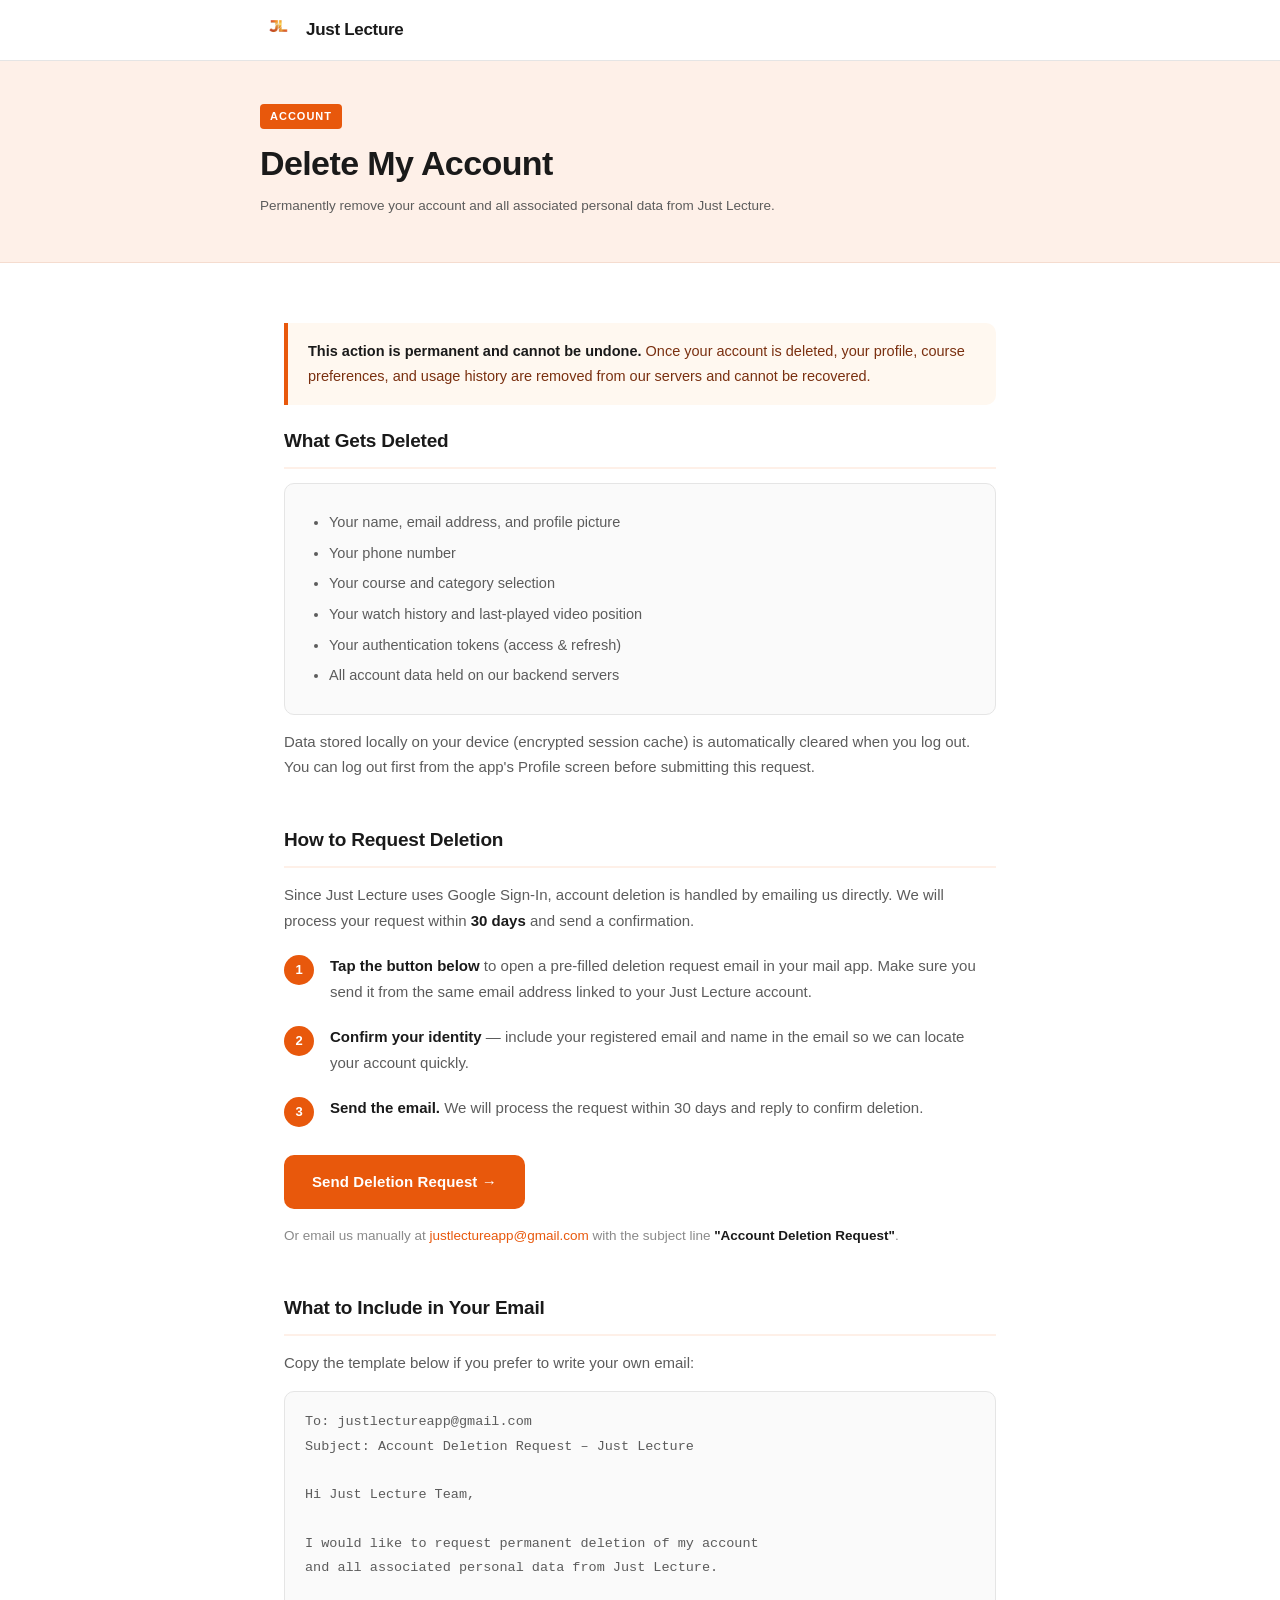
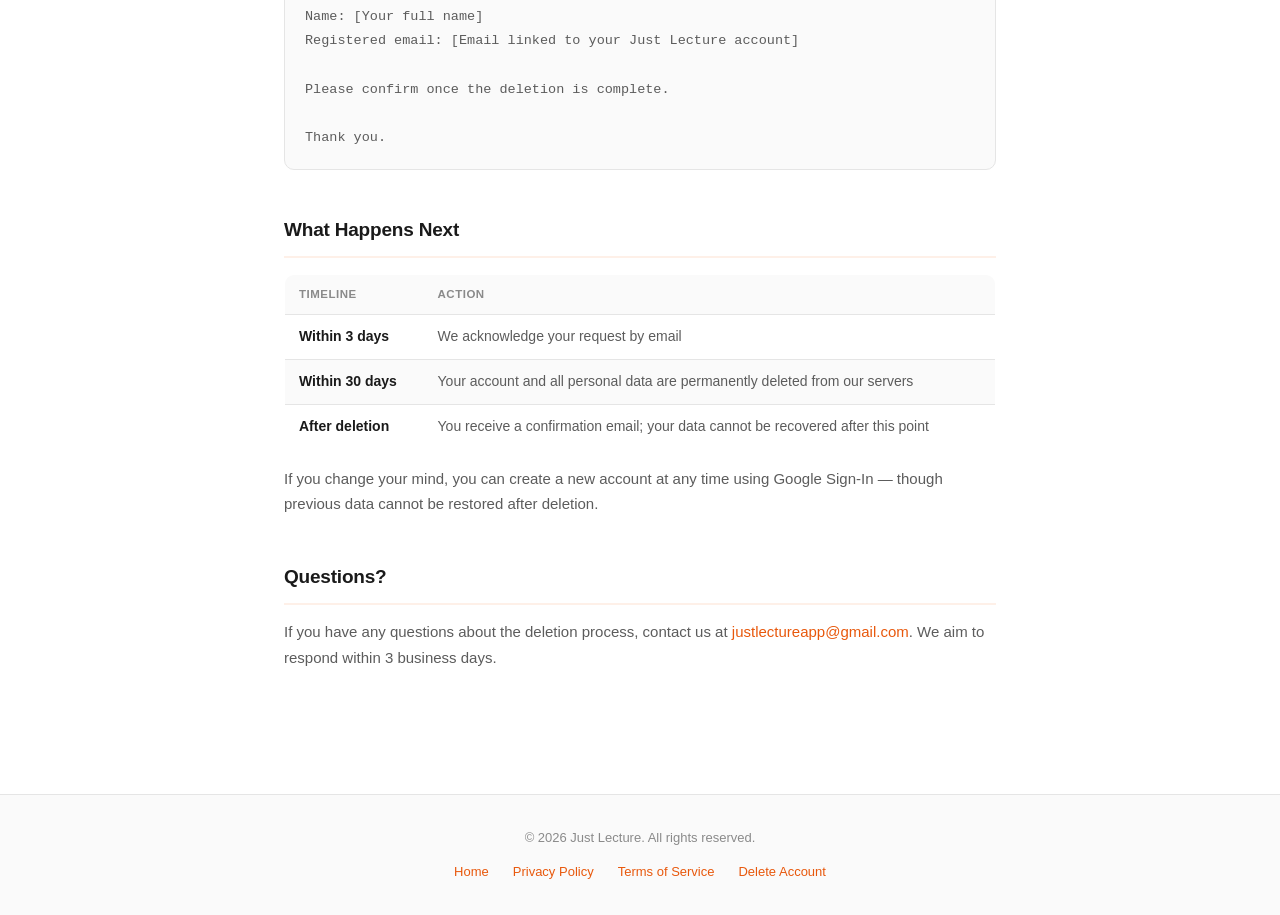
==== delete-account.html @ df855438 "feat: add delete-account page + fix in-app header navigation - Add delete-account.html with mailto: " ====
<!DOCTYPE html>
<html lang="en">
<head>
  <meta charset="UTF-8">
  <meta name="viewport" content="width=device-width, initial-scale=1.0">
  <title>Delete Account – Just Lecture</title>
  <meta name="description" content="Request permanent deletion of your Just Lecture account and all associated personal data.">
  <link rel="stylesheet" href="styles.css">
  <style>
    .steps {
      counter-reset: step;
      list-style: none;
      padding: 0;
      margin: 20px 0;
    }
    .steps li {
      counter-increment: step;
      display: flex;
      gap: 16px;
      align-items: flex-start;
      margin: 0 0 20px;
      font-size: 15px;
      color: var(--text-secondary);
    }
    .steps li::before {
      content: counter(step);
      flex-shrink: 0;
      width: 30px;
      height: 30px;
      background: var(--orange);
      color: #fff;
      border-radius: 50%;
      display: flex;
      align-items: center;
      justify-content: center;
      font-size: 13px;
      font-weight: 700;
      margin-top: 2px;
    }
    .delete-cta {
      display: inline-block;
      background: var(--orange);
      color: #fff;
      font-size: 15px;
      font-weight: 700;
      padding: 14px 28px;
      border-radius: 10px;
      text-decoration: none;
      margin: 8px 0 4px;
      letter-spacing: 0.1px;
    }
    .delete-cta:hover {
      background: var(--orange-dark);
      text-decoration: none;
      color: #fff;
    }
    .data-list {
      background: var(--surface);
      border: 1px solid var(--border);
      border-radius: var(--radius);
      padding: 20px 24px;
    }
    .data-list ul {
      margin: 0;
      padding-left: 20px;
    }
    .data-list li {
      font-size: 14.5px;
      color: var(--text-secondary);
      margin: 6px 0;
    }
    .warning-card {
      background: #FFF8F0;
      border-left: 4px solid #E8580C;
      border-radius: 0 var(--radius) var(--radius) 0;
      padding: 16px 20px;
      margin: 20px 0;
    }
    .warning-card p {
      margin: 0;
      font-size: 14.5px;
      color: #7A3010;
    }
    .email-template {
      background: var(--surface);
      border: 1px solid var(--border);
      border-radius: var(--radius);
      padding: 18px 20px;
      margin: 16px 0;
      font-family: monospace;
      font-size: 13.5px;
      color: var(--text-secondary);
      line-height: 1.8;
      white-space: pre-wrap;
    }
  </style>
</head>
<body>

  <header>
    <div class="header-inner">
      <a href="index.html"><img class="logo-img" src="logo.png" alt="Just Lecture"></a>
      <a class="logo-name" href="index.html">Just Lecture</a>
    </div>
  </header>

  <div class="hero">
    <div class="hero-inner">
      <span class="doc-label">Account</span>
      <h1>Delete My Account</h1>
      <p class="hero-meta">Permanently remove your account and all associated personal data from Just Lecture.</p>
    </div>
  </div>

  <main>

    <div class="warning-card">
      <p><strong>This action is permanent and cannot be undone.</strong> Once your account is deleted, your profile, course preferences, and usage history are removed from our servers and cannot be recovered.</p>
    </div>

    <!-- What gets deleted -->
    <section id="what-gets-deleted">
      <h2>What Gets Deleted</h2>
      <div class="data-list">
        <ul>
          <li>Your name, email address, and profile picture</li>
          <li>Your phone number</li>
          <li>Your course and category selection</li>
          <li>Your watch history and last-played video position</li>
          <li>Your authentication tokens (access &amp; refresh)</li>
          <li>All account data held on our backend servers</li>
        </ul>
      </div>
      <p style="margin-top:14px;">Data stored locally on your device (encrypted session cache) is automatically cleared when you log out. You can log out first from the app's Profile screen before submitting this request.</p>
    </section>

    <!-- How to request -->
    <section id="how-to-request">
      <h2>How to Request Deletion</h2>
      <p>Since Just Lecture uses Google Sign-In, account deletion is handled by emailing us directly. We will process your request within <strong>30 days</strong> and send a confirmation.</p>

      <ol class="steps">
        <li>
          <div>
            <strong>Tap the button below</strong> to open a pre-filled deletion request email in your mail app. Make sure you send it from the same email address linked to your Just Lecture account.
          </div>
        </li>
        <li>
          <div>
            <strong>Confirm your identity</strong> — include your registered email and name in the email so we can locate your account quickly.
          </div>
        </li>
        <li>
          <div>
            <strong>Send the email.</strong> We will process the request within 30 days and reply to confirm deletion.
          </div>
        </li>
      </ol>

      <a class="delete-cta"
         href="mailto:justlectureapp@gmail.com?subject=Account%20Deletion%20Request%20%E2%80%93%20Just%20Lecture&body=Hi%20Just%20Lecture%20Team%2C%0A%0AI%20would%20like%20to%20request%20permanent%20deletion%20of%20my%20account%20and%20all%20associated%20personal%20data.%0A%0AName%3A%20%5BYour%20name%5D%0ARegistered%20email%3A%20%5BThe%20email%20linked%20to%20your%20Just%20Lecture%20account%5D%0A%0APlease%20confirm%20once%20the%20deletion%20is%20complete.%0A%0AThank%20you.">
        Send Deletion Request →
      </a>

      <p style="margin-top:12px;font-size:13.5px;color:var(--text-muted);">Or email us manually at <a href="mailto:justlectureapp@gmail.com">justlectureapp@gmail.com</a> with the subject line <strong>"Account Deletion Request"</strong>.</p>
    </section>

    <!-- Email template -->
    <section id="email-template">
      <h2>What to Include in Your Email</h2>
      <p>Copy the template below if you prefer to write your own email:</p>
      <div class="email-template">To: justlectureapp@gmail.com
Subject: Account Deletion Request – Just Lecture

Hi Just Lecture Team,

I would like to request permanent deletion of my account
and all associated personal data from Just Lecture.

Name: [Your full name]
Registered email: [Email linked to your Just Lecture account]

Please confirm once the deletion is complete.

Thank you.</div>
    </section>

    <!-- Timeline -->
    <section id="timeline">
      <h2>What Happens Next</h2>
      <table class="data-table">
        <thead>
          <tr>
            <th>Timeline</th>
            <th>Action</th>
          </tr>
        </thead>
        <tbody>
          <tr>
            <td><strong>Within 3 days</strong></td>
            <td>We acknowledge your request by email</td>
          </tr>
          <tr>
            <td><strong>Within 30 days</strong></td>
            <td>Your account and all personal data are permanently deleted from our servers</td>
          </tr>
          <tr>
            <td><strong>After deletion</strong></td>
            <td>You receive a confirmation email; your data cannot be recovered after this point</td>
          </tr>
        </tbody>
      </table>
      <p>If you change your mind, you can create a new account at any time using Google Sign-In — though previous data cannot be restored after deletion.</p>
    </section>

    <!-- Contact -->
    <section id="contact">
      <h2>Questions?</h2>
      <p>If you have any questions about the deletion process, contact us at <a href="mailto:justlectureapp@gmail.com">justlectureapp@gmail.com</a>. We aim to respond within 3 business days.</p>
    </section>

  </main>

  <footer>
    <div class="footer-inner">
      <p>© 2026 Just Lecture. All rights reserved.</p>
      <div class="footer-links">
        <a href="index.html">Home</a>
        <a href="privacy-policy.html">Privacy Policy</a>
        <a href="terms-of-service.html">Terms of Service</a>
        <a href="delete-account.html">Delete Account</a>
      </div>
    </div>
  </footer>

</body>
</html>
---- styles.css ----
/* Just Lecture – Legal Pages
   No JS. No external fonts. Works in the hardened in-app WebView.          */

:root {
  --orange: #E8580C;
  --orange-dark: #C44A08;
  --orange-light: #FEF0E8;
  --text-primary: #1A1A1A;
  --text-secondary: #5C5C5C;
  --text-muted: #8A8A8A;
  --border: #E5E5E5;
  --bg: #FFFFFF;
  --surface: #FAFAFA;
  --radius: 10px;
  --max-width: 760px;
}

*, *::before, *::after {
  box-sizing: border-box;
  margin: 0;
  padding: 0;
}

html {
  font-size: 16px;
  -webkit-text-size-adjust: 100%;
  scroll-behavior: smooth;
}

body {
  font-family: -apple-system, BlinkMacSystemFont, "Segoe UI", Roboto,
               Helvetica, Arial, sans-serif;
  color: var(--text-primary);
  background: var(--bg);
  line-height: 1.7;
}

/* ── Header ─────────────────────────────────── */
header {
  background: var(--bg);
  border-bottom: 1px solid var(--border);
  padding: 0 24px;
  position: sticky;
  top: 0;
  z-index: 10;
}

.header-inner {
  max-width: var(--max-width);
  margin: 0 auto;
  display: flex;
  align-items: center;
  height: 60px;
  gap: 10px;
}

.logo-img {
  width: 36px;
  height: 36px;
  object-fit: contain;
  flex-shrink: 0;
}

.logo-name {
  font-size: 17px;
  font-weight: 700;
  color: var(--text-primary);
  text-decoration: none;
  letter-spacing: -0.3px;
}

/* ── Hero banner ─────────────────────────────── */
.hero {
  background: var(--orange-light);
  border-bottom: 1px solid #F5DCCF;
  padding: 40px 24px 32px;
}

.hero-inner {
  max-width: var(--max-width);
  margin: 0 auto;
}

.doc-label {
  display: inline-block;
  background: var(--orange);
  color: #fff;
  font-size: 11px;
  font-weight: 700;
  letter-spacing: 1px;
  text-transform: uppercase;
  padding: 3px 10px;
  border-radius: 4px;
  margin-bottom: 14px;
}

.hero h1 {
  font-size: clamp(24px, 5vw, 34px);
  font-weight: 800;
  letter-spacing: -0.6px;
  color: var(--text-primary);
  line-height: 1.2;
}

.hero-meta {
  margin-top: 12px;
  font-size: 13.5px;
  color: var(--text-secondary);
}

/* ── Main content ────────────────────────────── */
main {
  max-width: var(--max-width);
  margin: 0 auto;
  padding: 40px 24px 80px;
}

.toc {
  background: var(--surface);
  border: 1px solid var(--border);
  border-radius: var(--radius);
  padding: 20px 24px;
  margin-bottom: 40px;
}

.toc-title {
  font-size: 12px;
  font-weight: 700;
  letter-spacing: 0.8px;
  text-transform: uppercase;
  color: var(--text-muted);
  margin-bottom: 12px;
}

.toc ol {
  padding-left: 20px;
}

.toc li {
  margin: 5px 0;
}

.toc a {
  color: var(--orange);
  text-decoration: none;
  font-size: 14px;
  font-weight: 500;
}

.toc a:hover {
  text-decoration: underline;
}

/* ── Sections ────────────────────────────────── */
section {
  margin-bottom: 44px;
  scroll-margin-top: 80px;
}

h2 {
  font-size: 19px;
  font-weight: 700;
  color: var(--text-primary);
  margin-bottom: 14px;
  padding-bottom: 10px;
  border-bottom: 2px solid var(--orange-light);
  letter-spacing: -0.2px;
}

h3 {
  font-size: 15.5px;
  font-weight: 700;
  color: var(--text-primary);
  margin: 20px 0 8px;
}

p {
  color: var(--text-secondary);
  font-size: 15px;
  margin-bottom: 12px;
}

ul, ol {
  padding-left: 22px;
  margin-bottom: 12px;
}

li {
  color: var(--text-secondary);
  font-size: 15px;
  margin: 5px 0;
}

strong {
  color: var(--text-primary);
  font-weight: 600;
}

a {
  color: var(--orange);
  text-decoration: none;
}

a:hover {
  text-decoration: underline;
}

/* ── Info card ───────────────────────────────── */
.info-card {
  background: var(--orange-light);
  border-left: 4px solid var(--orange);
  border-radius: 0 var(--radius) var(--radius) 0;
  padding: 16px 20px;
  margin: 20px 0;
}

.info-card p {
  margin: 0;
  color: #7A3010;
  font-size: 14.5px;
}

/* ── Data table ──────────────────────────────── */
.data-table {
  width: 100%;
  border-collapse: collapse;
  font-size: 14px;
  margin: 16px 0;
  border-radius: var(--radius);
  overflow: hidden;
  border: 1px solid var(--border);
}

.data-table th {
  background: var(--surface);
  color: var(--text-muted);
  font-size: 11.5px;
  font-weight: 700;
  letter-spacing: 0.5px;
  text-transform: uppercase;
  padding: 10px 14px;
  text-align: left;
  border-bottom: 1px solid var(--border);
}

.data-table td {
  padding: 10px 14px;
  border-bottom: 1px solid var(--border);
  color: var(--text-secondary);
  vertical-align: top;
}

.data-table tr:last-child td {
  border-bottom: none;
}

.data-table tr:nth-child(even) td {
  background: var(--surface);
}

/* ── Footer ──────────────────────────────────── */
footer {
  background: var(--surface);
  border-top: 1px solid var(--border);
  padding: 32px 24px;
  text-align: center;
}

.footer-inner {
  max-width: var(--max-width);
  margin: 0 auto;
}

footer p {
  font-size: 13px;
  color: var(--text-muted);
  margin-bottom: 8px;
}

.footer-links {
  display: flex;
  justify-content: center;
  gap: 24px;
  margin-top: 12px;
  flex-wrap: wrap;
}

.footer-links a {
  font-size: 13px;
  color: var(--orange);
  font-weight: 500;
}

/* ── Home page ───────────────────────────────── */
.home-hero {
  min-height: 50vh;
  display: flex;
  align-items: center;
  justify-content: center;
  padding: 60px 24px;
  text-align: center;
  background: var(--orange-light);
}

.home-hero-inner {
  max-width: 560px;
}

.home-hero h1 {
  font-size: clamp(28px, 6vw, 44px);
  font-weight: 800;
  letter-spacing: -1px;
  color: var(--text-primary);
  margin-bottom: 16px;
}

.home-hero p {
  font-size: 16px;
  color: var(--text-secondary);
  margin-bottom: 32px;
}

.card-grid {
  display: grid;
  grid-template-columns: repeat(auto-fit, minmax(280px, 1fr));
  gap: 16px;
  max-width: var(--max-width);
  margin: -40px auto 0;
  padding: 0 24px 60px;
}

.doc-card {
  background: var(--bg);
  border: 1px solid var(--border);
  border-radius: 14px;
  padding: 28px;
  text-decoration: none;
  transition: box-shadow 0.15s, border-color 0.15s;
  display: block;
}

.doc-card:hover {
  border-color: var(--orange);
  box-shadow: 0 4px 20px rgba(232, 88, 12, 0.12);
  text-decoration: none;
}

.card-icon {
  width: 44px;
  height: 44px;
  background: var(--orange-light);
  border-radius: 10px;
  display: flex;
  align-items: center;
  justify-content: center;
  margin-bottom: 14px;
}

.card-icon svg {
  width: 22px;
  height: 22px;
  fill: var(--orange);
}

.doc-card h2 {
  font-size: 17px;
  font-weight: 700;
  color: var(--text-primary);
  margin-bottom: 8px;
  padding-bottom: 0;
  border-bottom: none;
}

.doc-card p {
  font-size: 14px;
  color: var(--text-muted);
  margin: 0;
}

.card-arrow {
  display: inline-flex;
  align-items: center;
  gap: 5px;
  margin-top: 16px;
  font-size: 13.5px;
  font-weight: 600;
  color: var(--orange);
}

/* ── Responsive ──────────────────────────────── */
@media (max-width: 480px) {
  .hero { padding: 28px 18px 22px; }
  main  { padding: 28px 18px 60px; }
  .toc  { padding: 16px 18px; }
  .data-table { font-size: 13px; }
  .data-table th, .data-table td { padding: 8px 10px; }
}
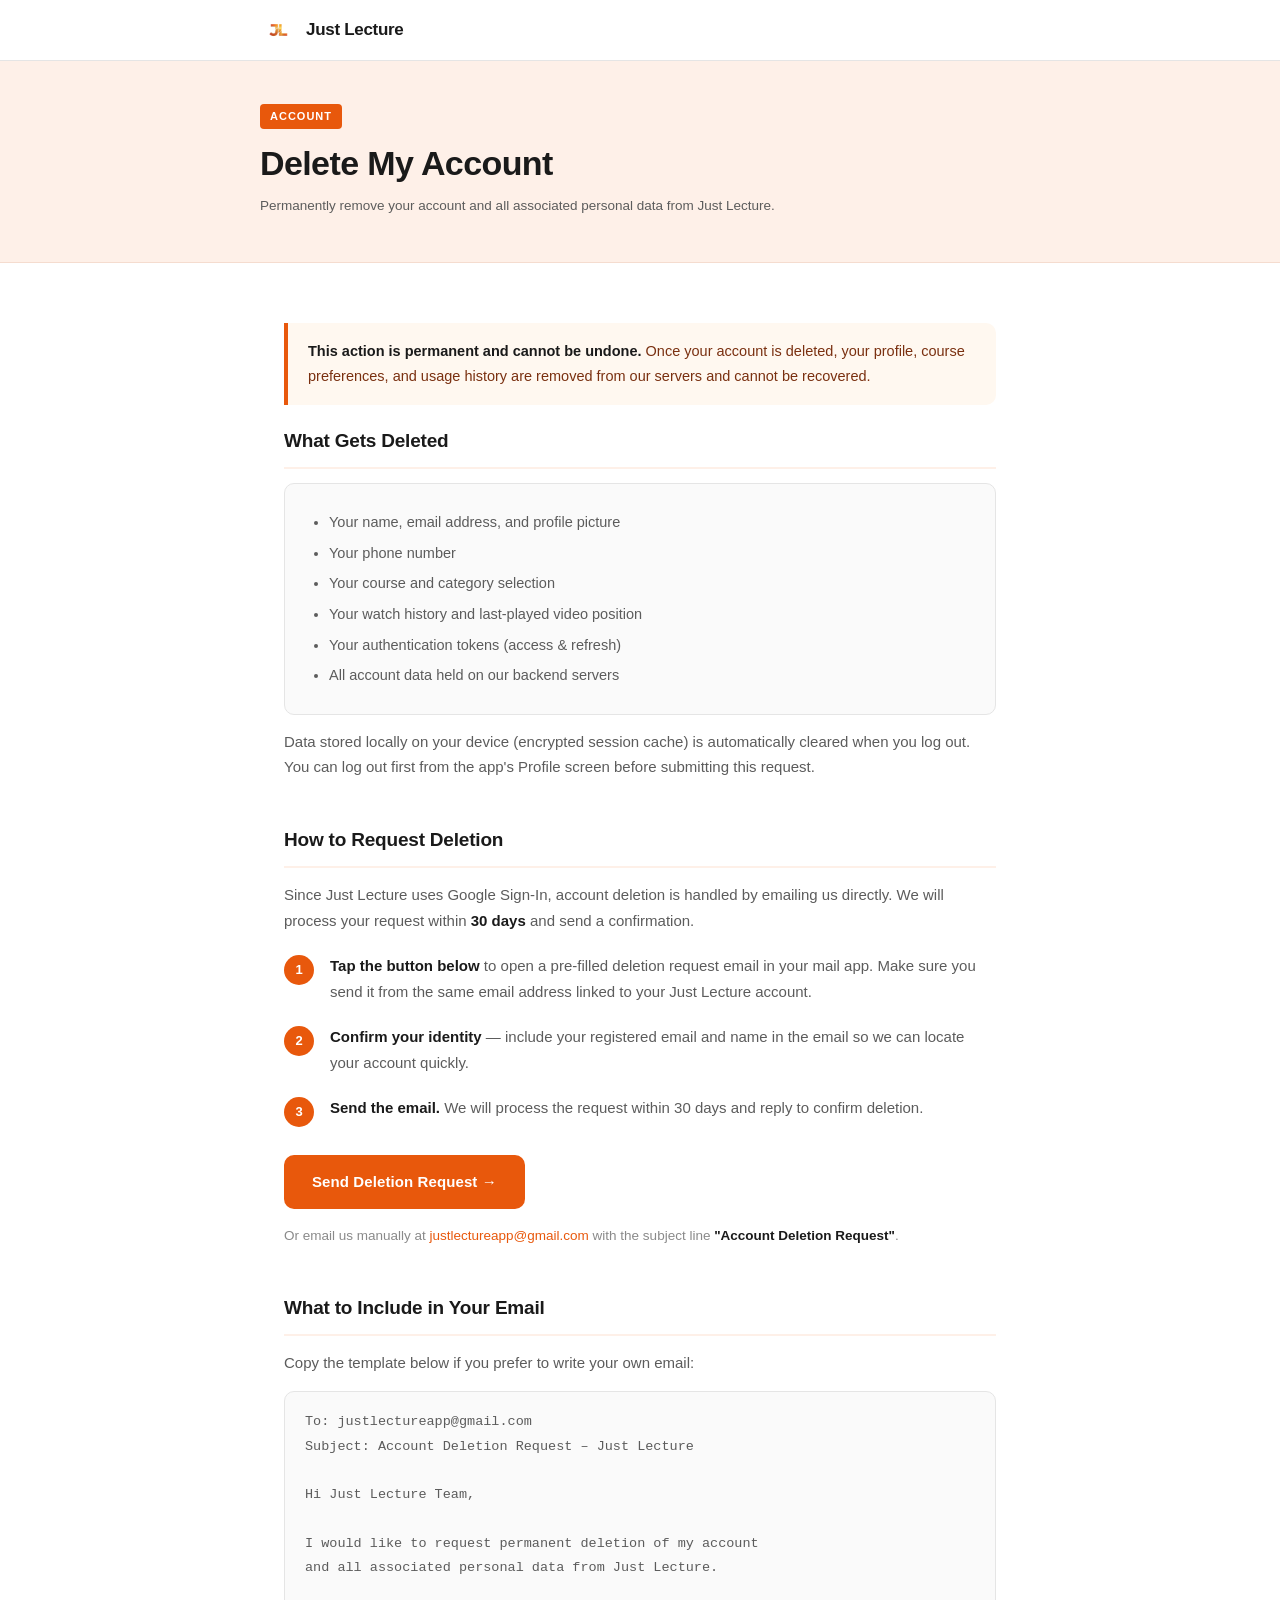
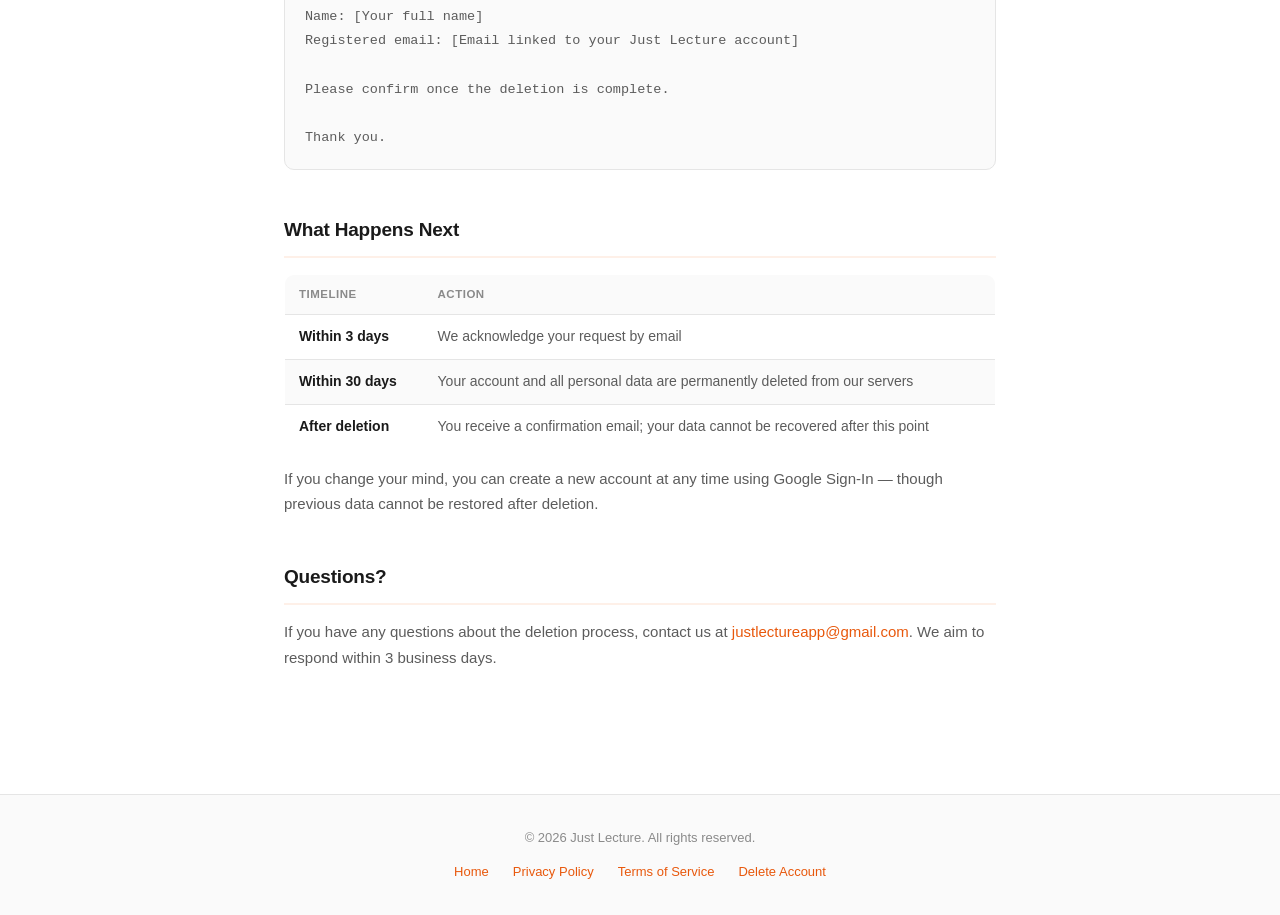
==== commit 84acaf49: "fix: remove all header navigation links on all four pages" ====
--- a/delete-account.html
+++ b/delete-account.html
@@ -99,8 +99,8 @@
 
   <header>
     <div class="header-inner">
-      <a href="index.html"><img class="logo-img" src="logo.png" alt="Just Lecture"></a>
-      <a class="logo-name" href="index.html">Just Lecture</a>
+      <img class="logo-img" src="logo.png" alt="Just Lecture">
+      <span class="logo-name">Just Lecture</span>
     </div>
   </header>
 
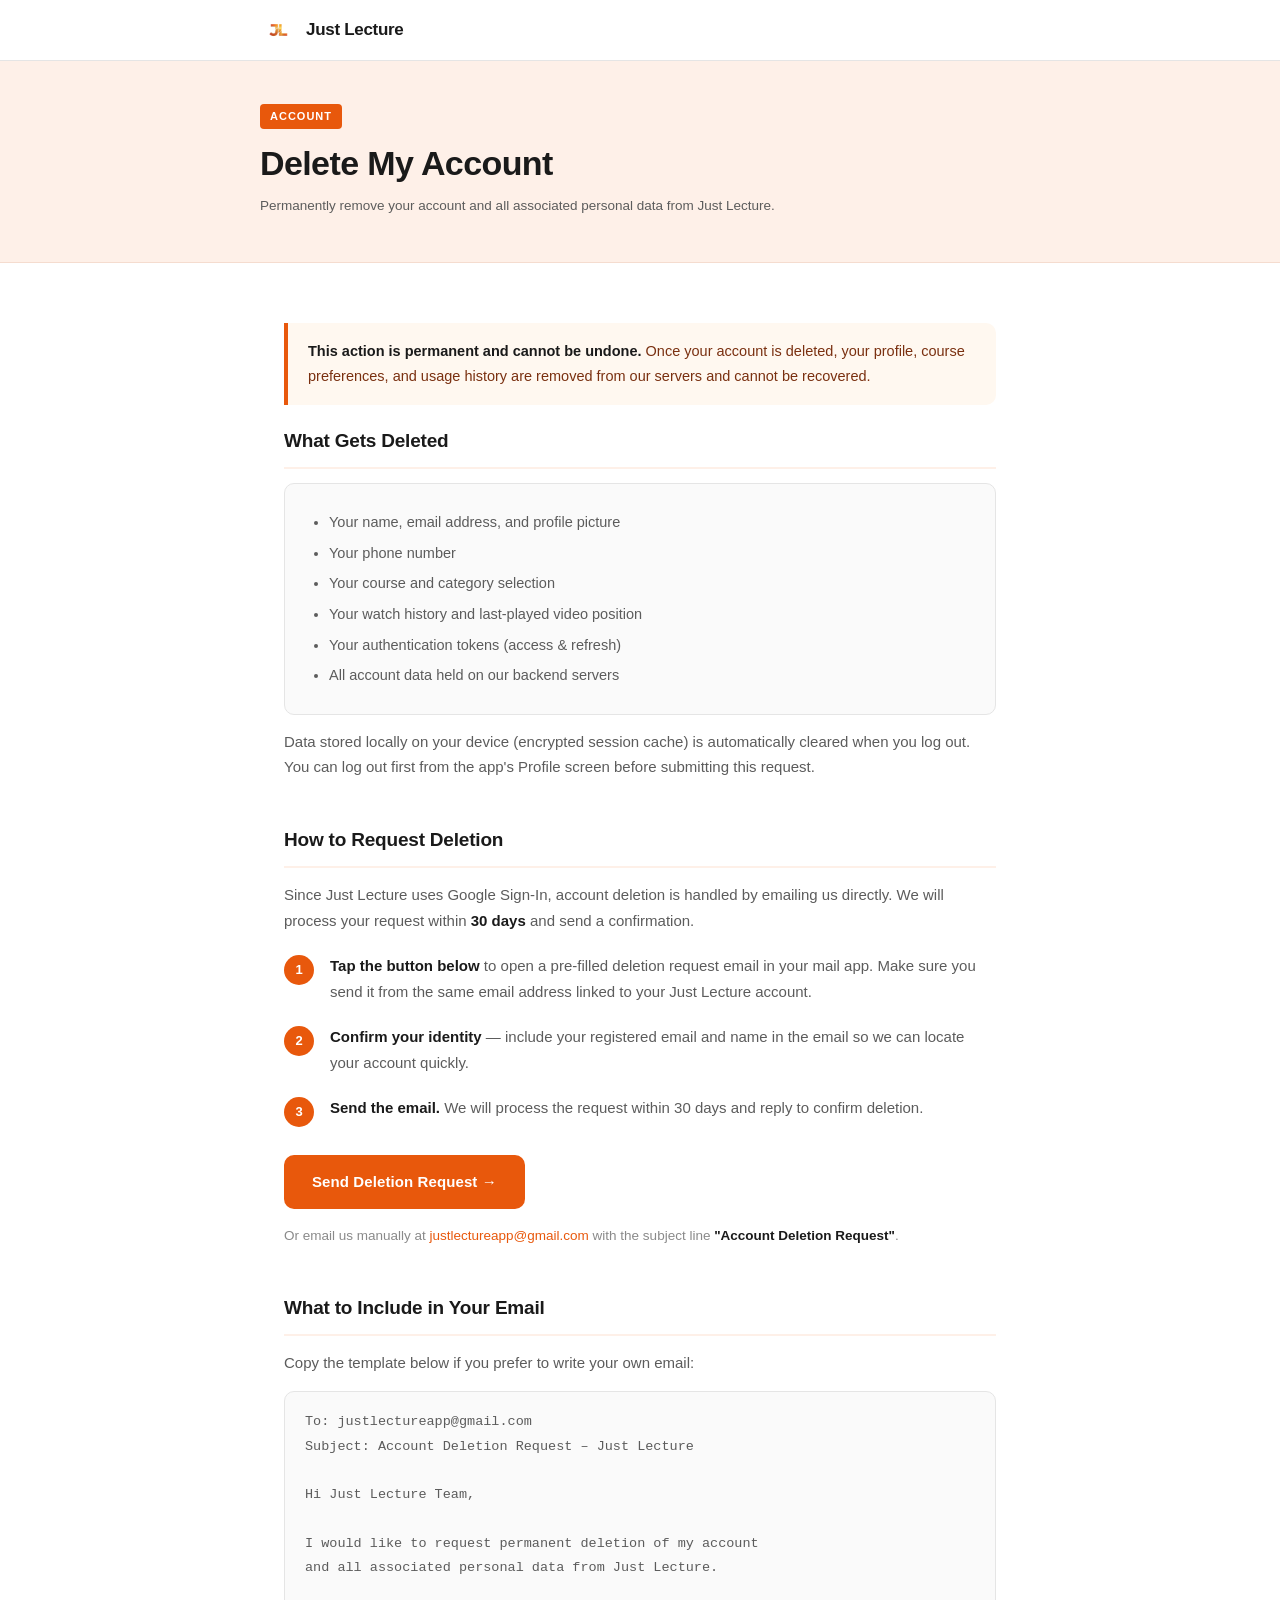
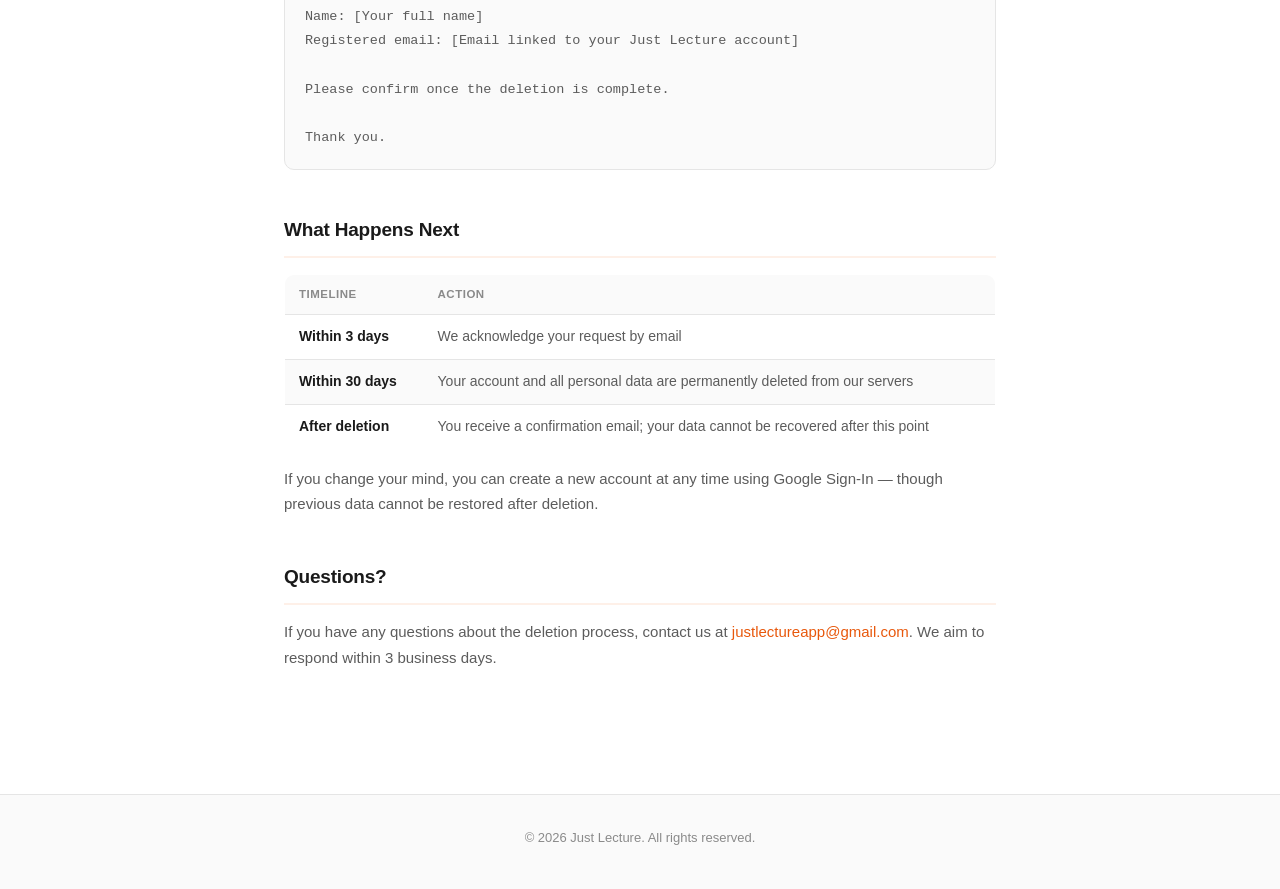
==== commit 1dfda8bd: "fix: strip all inter-page navigation links from all four pages" ====
--- a/delete-account.html
+++ b/delete-account.html
@@ -224,12 +224,6 @@
   <footer>
     <div class="footer-inner">
       <p>© 2026 Just Lecture. All rights reserved.</p>
-      <div class="footer-links">
-        <a href="index.html">Home</a>
-        <a href="privacy-policy.html">Privacy Policy</a>
-        <a href="terms-of-service.html">Terms of Service</a>
-        <a href="delete-account.html">Delete Account</a>
-      </div>
     </div>
   </footer>
 
